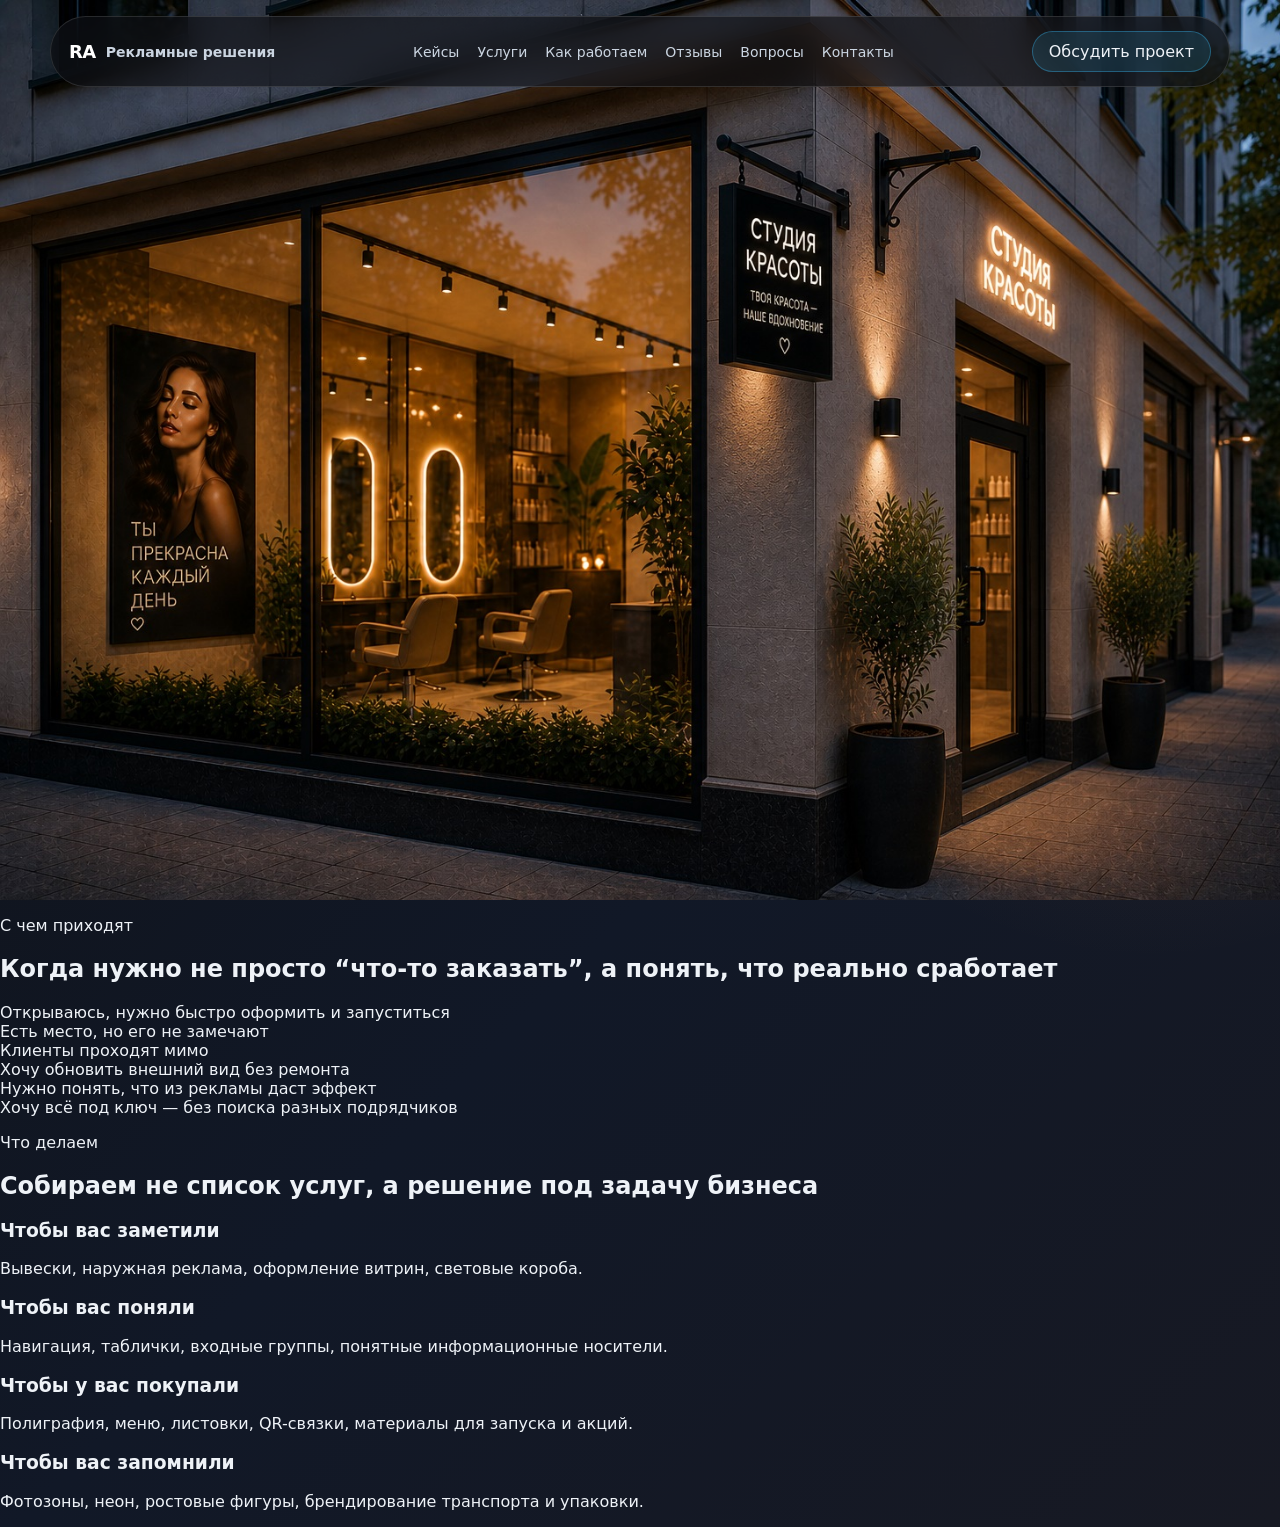
==== index.html @ 98d9893e "Add files via upload" ====
<html lang="ru">
<head>
  <meta charset="UTF-8" />
  <meta name="viewport" content="width=device-width, initial-scale=1.0" />
  <title>РА Рекламные решения</title>
  <link rel="stylesheet" href="css/style.css" />
  <link rel="stylesheet" href="css/cases.css" />
</head>
<body>
  <header class="site-header">
    <a href="#hero" class="logo" aria-label="РА Рекламные решения">
      <span class="logo-mark">RA</span>
      <span class="logo-text">Рекламные решения</span>
    </a>
    <nav class="nav">
      <a href="#cases">Кейсы</a>
      <a href="#services">Услуги</a>
      <a href="#process">Как работаем</a>
      <a href="#reviews">Отзывы</a>
      <a href="#faq">Вопросы</a>
      <a href="#contacts">Контакты</a>
    </nav>
    <a href="#brief" class="header-cta">Обсудить проект</a>
  </header>

  <main>
    <section class="hero" id="hero">
      <div class="hero-content reveal">
        <p class="eyebrow">Рекламно-производственная компания</p>
        <h1>Реклама и оформление, которые работают на <span>привлечение клиентов</span></h1>
        <p class="hero-subtitle">Помогаем понять, что действительно нужно вашему бизнесу — и реализуем это под ключ, без лишних затрат.</p>
        <p class="hero-note">От вывески до полной системы привлечения</p>
        <div class="hero-actions">
          <a href="#quiz" class="btn btn-primary">Разобрать мою задачу</a>
          <a href="#cases" class="btn btn-secondary">Посмотреть кейсы</a>
        </div>
      </div>
    </section>

    <section class="section pain-section reveal">
      <div class="section-head">
        <p class="eyebrow">С чем приходят</p>
        <h2>Когда нужно не просто “что-то заказать”, а понять, что реально сработает</h2>
      </div>
      <div class="pain-grid">
        <article>Открываюсь, нужно быстро оформить и запуститься</article>
        <article>Есть место, но его не замечают</article>
        <article>Клиенты проходят мимо</article>
        <article>Хочу обновить внешний вид без ремонта</article>
        <article>Нужно понять, что из рекламы даст эффект</article>
        <article>Хочу всё под ключ — без поиска разных подрядчиков</article>
      </div>
    </section>

    <section class="section services-section reveal" id="services">
      <div class="section-head">
        <p class="eyebrow">Что делаем</p>
        <h2>Собираем не список услуг, а решение под задачу бизнеса</h2>
      </div>
      <div class="service-grid">
        <article><h3>Чтобы вас заметили</h3><p>Вывески, наружная реклама, оформление витрин, световые короба.</p></article>
        <article><h3>Чтобы вас поняли</h3><p>Навигация, таблички, входные группы, понятные информационные носители.</p></article>
        <article><h3>Чтобы у вас покупали</h3><p>Полиграфия, меню, листовки, QR-связки, материалы для запуска и акций.</p></article>
        <article><h3>Чтобы вас запомнили</h3><p>Фотозоны, неон, ростовые фигуры, брендирование транспорта и упаковки.</p></article>
      </div>
    </section>

</html>
---- css/style.css ----
:root {
    --bg: #0f1115;
    --bg-2: #141821;
    --card: rgba(255, 255, 255, 0.06);
    --card-2: rgba(255, 255, 255, 0.09);
    --text: #eef2f7;
    --muted: #9aa4b2;
    --blue: #38bdf8;
    --violet: #5b5cf6;
    --copper: #d08a45;
    --border: rgba(255, 255, 255, 0.12);
  }
  
  * { box-sizing: border-box; }
  html { scroll-behavior: smooth; }
  body {
    margin: 0;
    font-family: Inter, Manrope, system-ui, -apple-system, BlinkMacSystemFont, "Segoe UI", sans-serif;
    background:
      radial-gradient(circle at 15% 10%, rgba(56, 189, 248, 0.16), transparent 30%),
      radial-gradient(circle at 90% 35%, rgba(208, 138, 69, 0.12), transparent 28%),
      linear-gradient(135deg, #0f1115 0%, #111827 55%, #171923 100%);
    color: var(--text);
  }
  
  a { color: inherit; text-decoration: none; }
  img { max-width: 100%; display: block; }
  
  .site-header {
    position: fixed;
    top: 16px;
    left: 50%;
    transform: translateX(-50%);
    width: min(1180px, calc(100% - 32px));
    z-index: 50;
    display: flex;
    align-items: center;
    justify-content: space-between;
    gap: 20px;
    padding: 14px 18px;
    border: 1px solid var(--border);
    border-radius: 999px;
    background: rgba(15, 17, 21, 0.62);
    backdrop-filter: blur(18px);
  }
  
  .logo { display: flex; align-items: center; gap: 10px; font-weight: 700; }
  .logo-mark {
    font-size: 18px;
    letter-spacing: -0.03em;
    color: #fff;
    transition: all 0.45s ease 0.25s;
  }
  .logo-text { color: #cbd5e1; font-size: 14px; }
  .logo:hover .logo-mark {
    background: linear-gradient(90deg, var(--blue), var(--copper), var(--blue));
    background-size: 220% auto;
    -webkit-background-clip: text;
    -webkit-text-fill-color: transparent;
    animation: logoLight 1.6s linear infinite;
    text-shadow: 0 0 16px rgba(56, 189, 248, 0.18);
  }
  @keyframes logoLight { to { background-position: 220% center; } }
  
  .nav { display: flex; gap: 18px; font-size: 14px; color: #cbd5e1; }
  .nav a:hover { color: var(--blue); }
  .header-cta { padding: 10px 16px; border-radius: 999px; background: rgba(56, 189, 248, 0.13); border: 1px solid rgba(56, 189, 248, 0.35); }
  
  .hero {
    position: relative;
    min-height: 100vh;
    display: flex;
    align-items: center;
    padding: 140px 40px 80px;
    overflow: hidden;
  }
  .hero::before {
    content: "";
    position: absolute;
    inset: 0;
    background:
      url("../images/1-salon-main-after.jpg") left center / cover no-repeat,
      url("../images/2-restaurant-main-after.jpg") center / cover no-repeat,
      url("../images/3-bakery-main-after.jpg") right center / cover no-repeat;
  }
---- css/cases.css ----
.cases-container { display: grid; gap: 42px; }
.case-card {
  border: 1px solid var(--border);
  border-radius: 32px;
  padding: 26px;
  background:
    linear-gradient(145deg, rgba(255,255,255,0.08), rgba(255,255,255,0.035));
  box-shadow: 0 28px 80px rgba(0,0,0,.22);
}
.case-heading { margin-bottom: 22px; }
.case-heading p { color: var(--blue); text-transform: uppercase; letter-spacing: .14em; font-size: 12px; font-weight: 800; }
.case-heading h3 { font-size: clamp(26px, 4vw, 42px); line-height: 1.05; letter-spacing: -.04em; max-width: 900px; }

.before-after {
  position: relative;
  overflow: hidden;
  border-radius: 26px;
  height: 560px;
  background: #111;
  user-select: none;
}
.before-after img { width: 100%; height: 100%; object-fit: cover; }
.after-img { position: absolute; inset: 0; }
.before-layer { position: absolute; inset: 0 auto 0 0; overflow: hidden; z-index: 2; }
.before-img { width: 100%; height: 100%; object-fit: cover; max-width: none; }
.ba-range { position: absolute; inset: 0; width: 100%; height: 100%; opacity: 0; cursor: ew-resize; z-index: 7; }
.ba-line { position: absolute; top: 0; bottom: 0; width: 2px; background: rgba(255,255,255,.78); z-index: 4; transform: translateX(-50%); box-shadow: 0 0 18px rgba(56,189,248,.35); }
.ba-handle { position: absolute; top: 50%; transform: translate(-50%, -50%); z-index: 5; width: 46px; height: 46px; border-radius: 50%; background: rgba(15,17,21,.78); border: 1px solid rgba(255,255,255,.35); display: grid; place-items: center; backdrop-filter: blur(10px); }
.ba-label { position: absolute; top: 18px; z-index: 6; padding: 8px 12px; border-radius: 999px; background: rgba(15,17,21,.7); border: 1px solid rgba(255,255,255,.16); font-size: 13px; font-weight: 800; }
.ba-before { left: 18px; }
.ba-after { right: 18px; }

.case-extra-grid { display: grid; grid-template-columns: 1fr 1fr; gap: 16px; margin-top: 16px; }
.case-placeholder {
  min-height: 220px;
  border-radius: 22px;
  display: flex;
  align-items: center;
  justify-content: center;
  position: relative;
  overflow: hidden;
  border: 1px solid var(--border);
  background:
    radial-gradient(circle at 20% 20%, rgba(56,189,248,.16), transparent 35%),
    radial-gradient(circle at 80% 80%, rgba(208,138,69,.16), transparent 36%),
    linear-gradient(135deg, #0f172a, #1e293b, #2a2f45);
}
.case-placeholder::after { content: ""; position: absolute; inset: 0; opacity: .07; background-image: linear-gradient(45deg, rgba(255,255,255,.15) 1px, transparent 1px); background-size: 12px 12px; }
.placeholder-content { position: relative; z-index: 2; text-align: center; }
.placeholder-title { font-size: 18px; font-weight: 800; background: linear-gradient(90deg, var(--blue), var(--copper)); -webkit-background-clip: text; -webkit-text-fill-color: transparent; }
.placeholder-subtitle { margin-top: 6px; color: var(--muted); }

.case-accordion { display: grid; gap: 10px; margin-top: 20px; }
.case-accordion-item { border: 1px solid var(--border); background: rgba(255,255,255,.045); border-radius: 18px; padding: 16px 18px; }
.case-accordion-item summary { cursor: pointer; font-weight: 800; }
.case-accordion-item p { color: var(--muted); margin: 12px 0 0; line-height: 1.6; }

@media (max-width: 760px) {
  .case-card { padding: 16px; border-radius: 24px; }
  .before-after { height: 360px; border-radius: 20px; }
  .case-extra-grid { grid-template-columns: 1fr; }
}
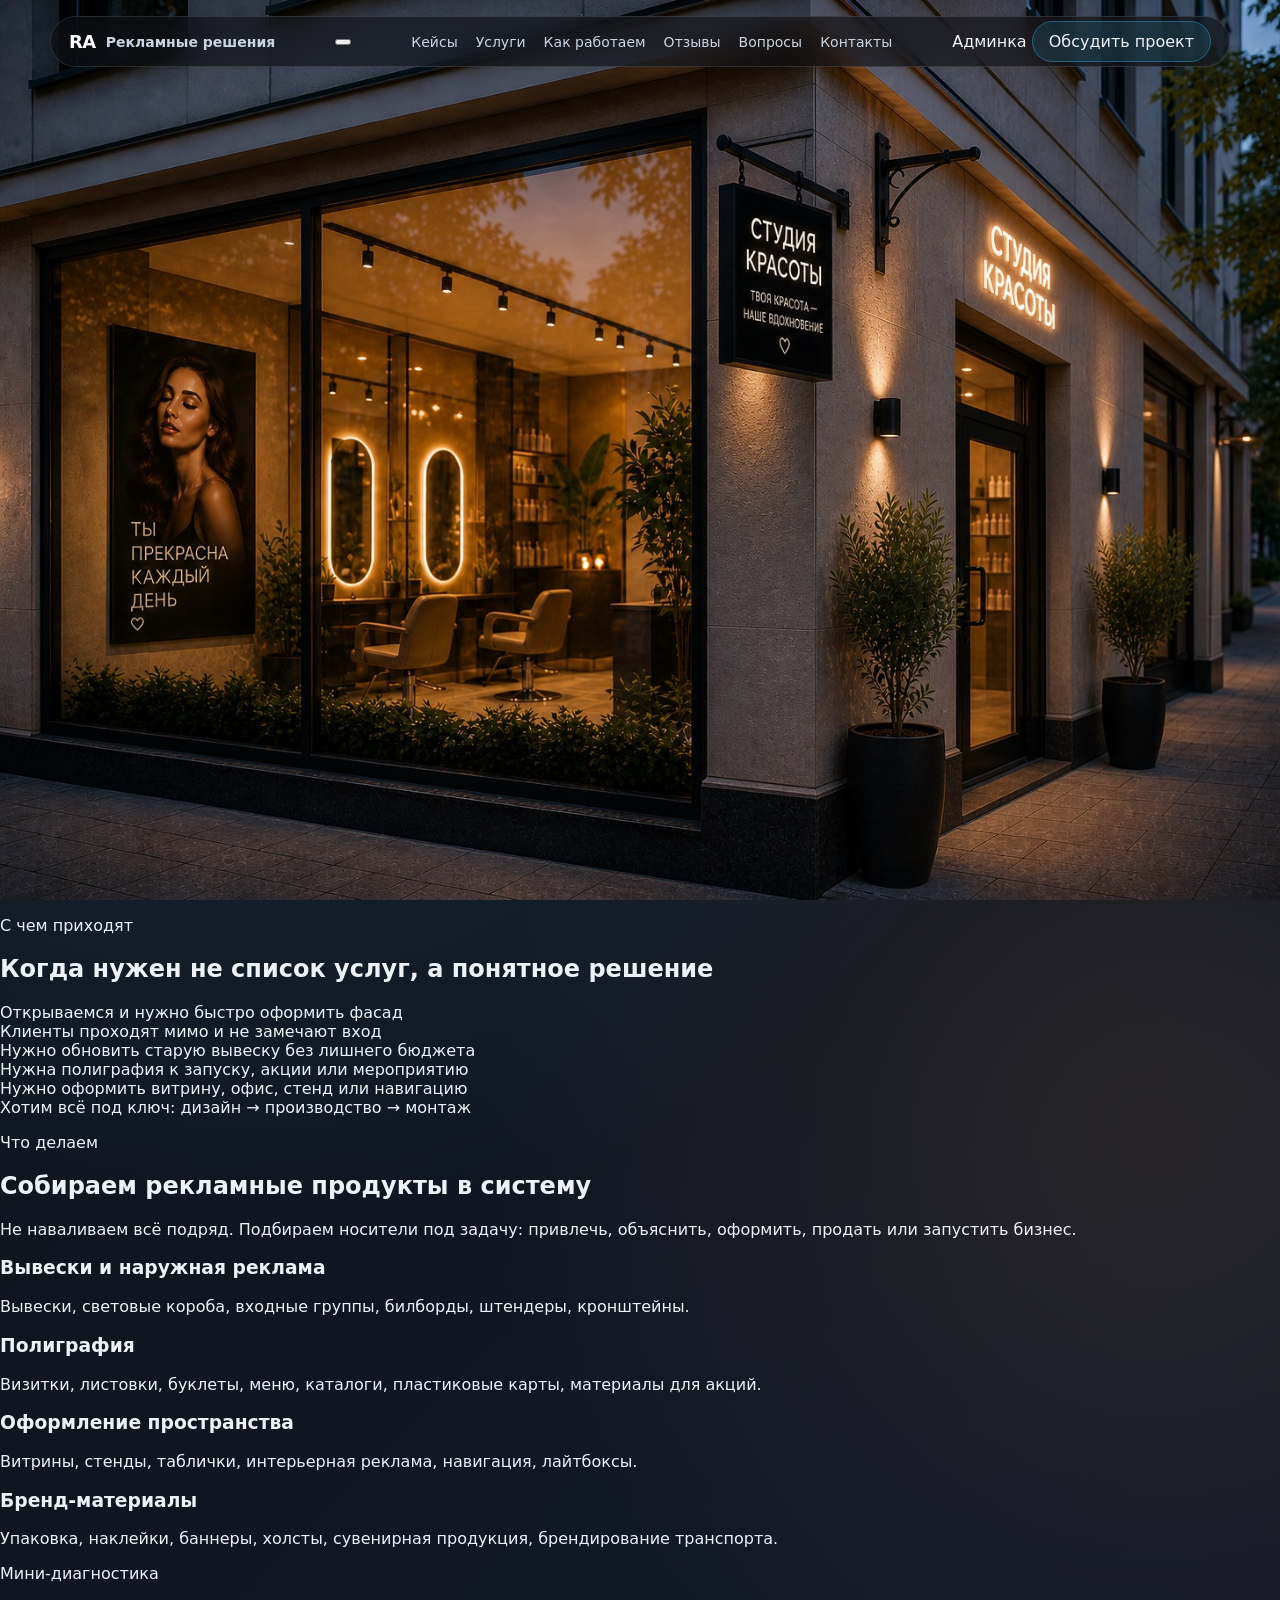
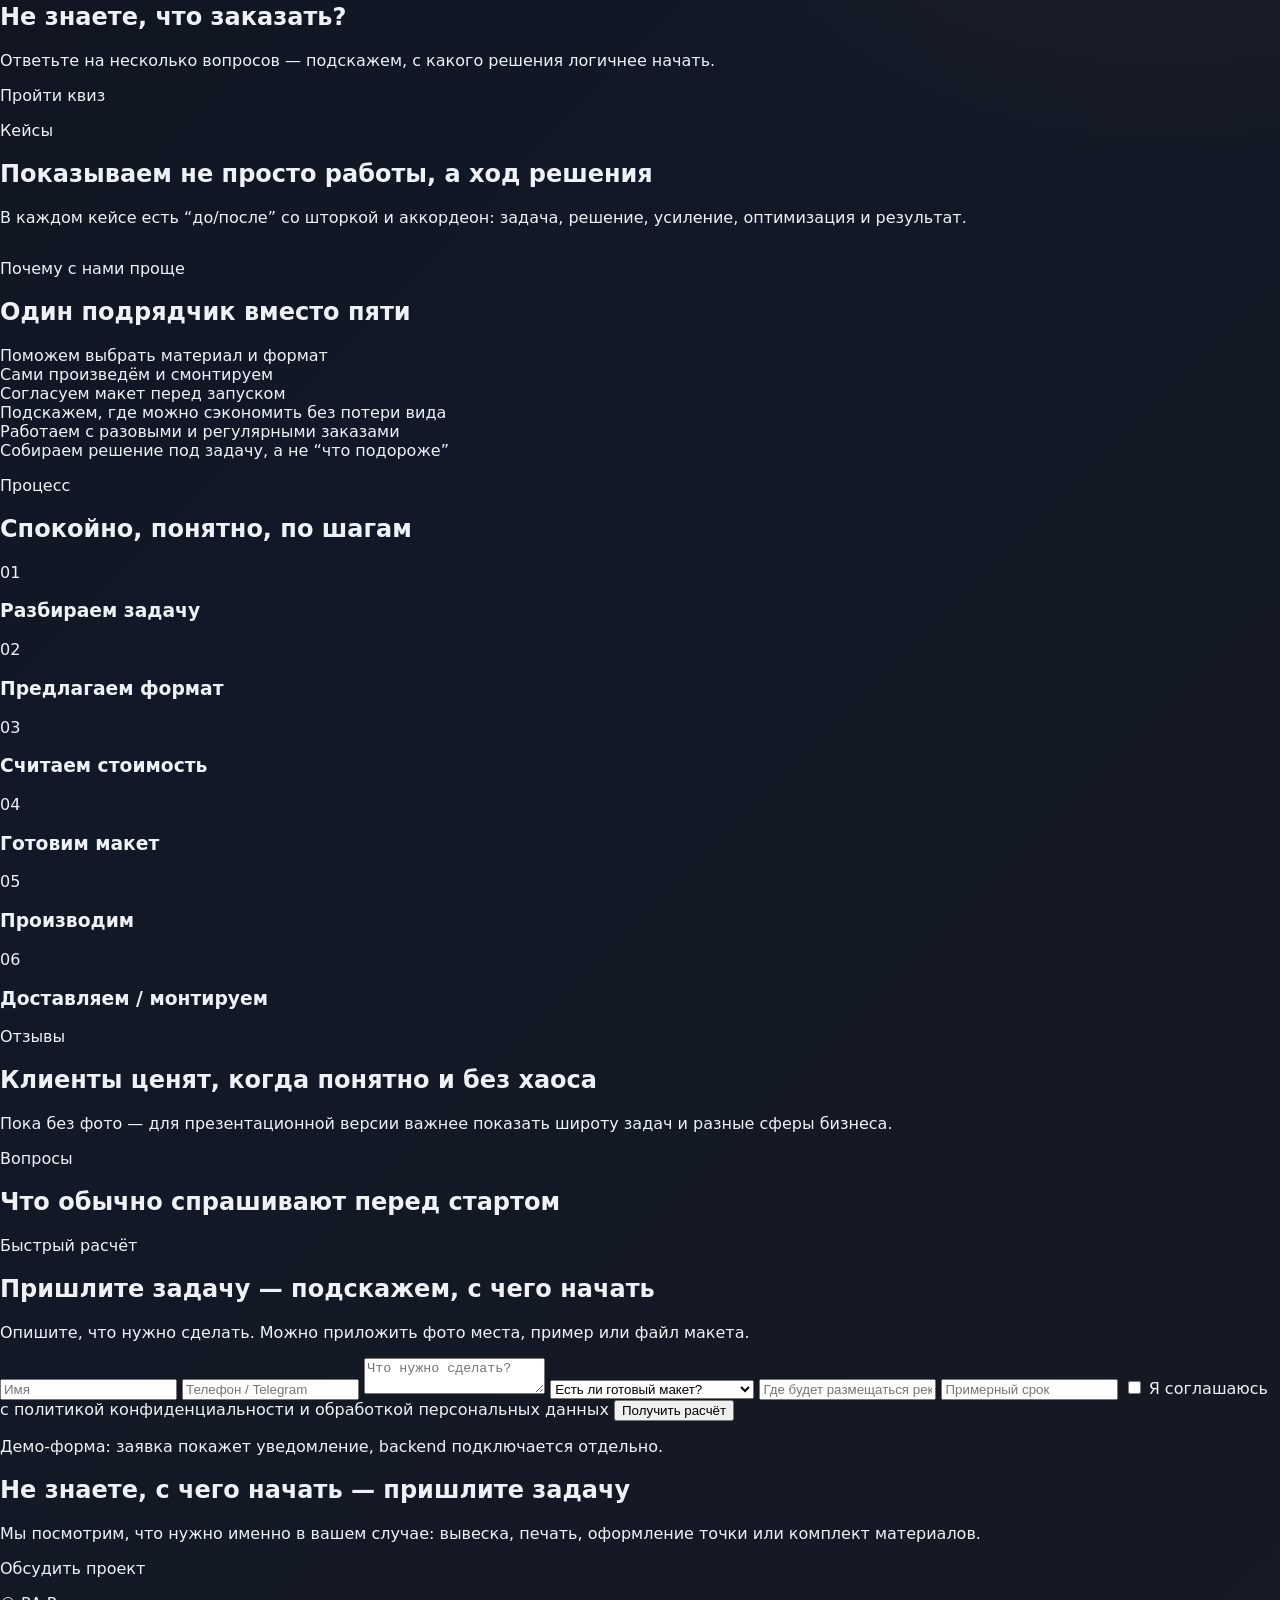
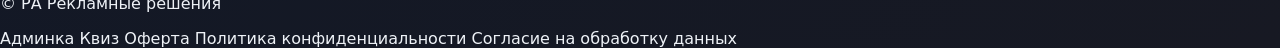
==== commit 59eb6879: "Add files via upload" ====
--- a/index.html
+++ b/index.html
@@ -1,18 +1,28 @@
+<!DOCTYPE html>
 <html lang="ru">
 <head>
   <meta charset="UTF-8" />
   <meta name="viewport" content="width=device-width, initial-scale=1.0" />
-  <title>РА Рекламные решения</title>
+  <title>РА Рекламные решения — реклама, которая приводит к результату</title>
+  <meta name="description" content="Дизайн, производство и монтаж рекламных решений под ключ: вывески, полиграфия, оформление пространств, бренд-материалы и наружная реклама." />
+
   <link rel="stylesheet" href="css/style.css" />
   <link rel="stylesheet" href="css/cases.css" />
 </head>
 <body>
   <header class="site-header">
-    <a href="#hero" class="logo" aria-label="РА Рекламные решения">
+    <a class="logo" href="#hero" aria-label="РА Рекламные решения">
       <span class="logo-mark">RA</span>
       <span class="logo-text">Рекламные решения</span>
     </a>
-    <nav class="nav">
+
+    <button class="burger" type="button" aria-label="Открыть меню" aria-expanded="false">
+      <span></span>
+      <span></span>
+      <span></span>
+    </button>
+
+    <nav class="nav" aria-label="Основная навигация">
       <a href="#cases">Кейсы</a>
       <a href="#services">Услуги</a>
       <a href="#process">Как работаем</a>
@@ -20,18 +30,30 @@
       <a href="#faq">Вопросы</a>
       <a href="#contacts">Контакты</a>
     </nav>
-    <a href="#brief" class="header-cta">Обсудить проект</a>
+
+    <div class="header-actions">
+      <a class="header-admin" href="admin.html">Админка</a>
+      <a class="header-cta" href="#brief">Обсудить проект</a>
+    </div>
   </header>
 
   <main>
     <section class="hero" id="hero">
       <div class="hero-content reveal">
-        <p class="eyebrow">Рекламно-производственная компания</p>
-        <h1>Реклама и оформление, которые работают на <span>привлечение клиентов</span></h1>
-        <p class="hero-subtitle">Помогаем понять, что действительно нужно вашему бизнесу — и реализуем это под ключ, без лишних затрат.</p>
-        <p class="hero-note">От вывески до полной системы привлечения</p>
+        <p class="eyebrow">Дизайн • производство • монтаж</p>
+        <h1>
+          Реклама, которая не просто видна —
+          <span>она приводит к результату</span>
+        </h1>
+        <p class="hero-subtitle">
+          Помогаем бизнесу стать заметнее, понятнее и увереннее продавать:
+          от вывески и полиграфии до полной системы привлечения клиентов.
+        </p>
+        <p class="hero-note">
+          Разберём задачу, уберём лишнее и предложим решение, которое работает именно в вашей ситуации.
+        </p>
         <div class="hero-actions">
-          <a href="#quiz" class="btn btn-primary">Разобрать мою задачу</a>
+          <a href="quiz.html" class="btn btn-primary">Разобрать мою задачу</a>
           <a href="#cases" class="btn btn-secondary">Посмотреть кейсы</a>
         </div>
       </div>
@@ -40,29 +62,183 @@
     <section class="section pain-section reveal">
       <div class="section-head">
         <p class="eyebrow">С чем приходят</p>
-        <h2>Когда нужно не просто “что-то заказать”, а понять, что реально сработает</h2>
-      </div>
+        <h2>Когда нужен не список услуг, а понятное решение</h2>
+      </div>
+
       <div class="pain-grid">
-        <article>Открываюсь, нужно быстро оформить и запуститься</article>
-        <article>Есть место, но его не замечают</article>
-        <article>Клиенты проходят мимо</article>
-        <article>Хочу обновить внешний вид без ремонта</article>
-        <article>Нужно понять, что из рекламы даст эффект</article>
-        <article>Хочу всё под ключ — без поиска разных подрядчиков</article>
+        <article>Открываемся и нужно быстро оформить фасад</article>
+        <article>Клиенты проходят мимо и не замечают вход</article>
+        <article>Нужно обновить старую вывеску без лишнего бюджета</article>
+        <article>Нужна полиграфия к запуску, акции или мероприятию</article>
+        <article>Нужно оформить витрину, офис, стенд или навигацию</article>
+        <article>Хотим всё под ключ: дизайн → производство → монтаж</article>
       </div>
     </section>
 
     <section class="section services-section reveal" id="services">
       <div class="section-head">
         <p class="eyebrow">Что делаем</p>
-        <h2>Собираем не список услуг, а решение под задачу бизнеса</h2>
-      </div>
+        <h2>Собираем рекламные продукты в систему</h2>
+        <p>
+          Не наваливаем всё подряд. Подбираем носители под задачу:
+          привлечь, объяснить, оформить, продать или запустить бизнес.
+        </p>
+      </div>
+
       <div class="service-grid">
-        <article><h3>Чтобы вас заметили</h3><p>Вывески, наружная реклама, оформление витрин, световые короба.</p></article>
-        <article><h3>Чтобы вас поняли</h3><p>Навигация, таблички, входные группы, понятные информационные носители.</p></article>
-        <article><h3>Чтобы у вас покупали</h3><p>Полиграфия, меню, листовки, QR-связки, материалы для запуска и акций.</p></article>
-        <article><h3>Чтобы вас запомнили</h3><p>Фотозоны, неон, ростовые фигуры, брендирование транспорта и упаковки.</p></article>
-      </div>
-    </section>
-
-</html>+        <article>
+          <h3>Вывески и наружная реклама</h3>
+          <p>Вывески, световые короба, входные группы, билборды, штендеры, кронштейны.</p>
+        </article>
+        <article>
+          <h3>Полиграфия</h3>
+          <p>Визитки, листовки, буклеты, меню, каталоги, пластиковые карты, материалы для акций.</p>
+        </article>
+        <article>
+          <h3>Оформление пространства</h3>
+          <p>Витрины, стенды, таблички, интерьерная реклама, навигация, лайтбоксы.</p>
+        </article>
+        <article>
+          <h3>Бренд-материалы</h3>
+          <p>Упаковка, наклейки, баннеры, холсты, сувенирная продукция, брендирование транспорта.</p>
+        </article>
+      </div>
+    </section>
+
+    <section class="section quiz-preview reveal" id="quiz">
+      <div>
+        <p class="eyebrow">Мини-диагностика</p>
+        <h2>Не знаете, что заказать?</h2>
+        <p>
+          Ответьте на несколько вопросов — подскажем, с какого решения логичнее начать.
+        </p>
+      </div>
+      <a class="btn btn-primary" href="quiz.html">Пройти квиз</a>
+    </section>
+
+    <section class="section cases-section" id="cases">
+      <div class="section-head reveal">
+        <p class="eyebrow">Кейсы</p>
+        <h2>Показываем не просто работы, а ход решения</h2>
+        <p>
+          В каждом кейсе есть “до/после” со шторкой и аккордеон:
+          задача, решение, усиление, оптимизация и результат.
+        </p>
+      </div>
+
+      <div id="cases-container" class="cases-container"></div>
+    </section>
+
+    <section class="section why-section reveal">
+      <div class="section-head">
+        <p class="eyebrow">Почему с нами проще</p>
+        <h2>Один подрядчик вместо пяти</h2>
+      </div>
+
+      <div class="why-grid">
+        <article>Поможем выбрать материал и формат</article>
+        <article>Сами произведём и смонтируем</article>
+        <article>Согласуем макет перед запуском</article>
+        <article>Подскажем, где можно сэкономить без потери вида</article>
+        <article>Работаем с разовыми и регулярными заказами</article>
+        <article>Собираем решение под задачу, а не “что подороже”</article>
+      </div>
+    </section>
+
+    <section class="section process-section reveal" id="process">
+      <div class="section-head">
+        <p class="eyebrow">Процесс</p>
+        <h2>Спокойно, понятно, по шагам</h2>
+      </div>
+
+      <div class="process-grid">
+        <article><span>01</span><h3>Разбираем задачу</h3></article>
+        <article><span>02</span><h3>Предлагаем формат</h3></article>
+        <article><span>03</span><h3>Считаем стоимость</h3></article>
+        <article><span>04</span><h3>Готовим макет</h3></article>
+        <article><span>05</span><h3>Производим</h3></article>
+        <article><span>06</span><h3>Доставляем / монтируем</h3></article>
+      </div>
+    </section>
+
+    <section class="section reviews-section reveal" id="reviews">
+      <div class="section-head">
+        <p class="eyebrow">Отзывы</p>
+        <h2>Клиенты ценят, когда понятно и без хаоса</h2>
+        <p>Пока без фото — для презентационной версии важнее показать широту задач и разные сферы бизнеса.</p>
+      </div>
+      <div id="reviews-container" class="reviews-grid"></div>
+    </section>
+
+    <section class="section faq-section reveal" id="faq">
+      <div class="section-head">
+        <p class="eyebrow">Вопросы</p>
+        <h2>Что обычно спрашивают перед стартом</h2>
+      </div>
+      <div id="faq-container" class="faq-list"></div>
+    </section>
+
+    <section class="section brief-section reveal" id="brief">
+      <div class="brief-card">
+        <div>
+          <p class="eyebrow">Быстрый расчёт</p>
+          <h2>Пришлите задачу — подскажем, с чего начать</h2>
+          <p>
+            Опишите, что нужно сделать. Можно приложить фото места, пример или файл макета.
+          </p>
+        </div>
+
+        <form class="brief-form" id="brief-form">
+          <input type="text" name="name" placeholder="Имя" required />
+          <input type="text" name="contact" placeholder="Телефон / Telegram" required />
+          <textarea name="task" placeholder="Что нужно сделать?" required></textarea>
+          <select name="layout">
+            <option value="">Есть ли готовый макет?</option>
+            <option>Да, есть</option>
+            <option>Нет, нужен дизайн</option>
+            <option>Есть идея, нужно доработать</option>
+          </select>
+          <input type="text" name="place" placeholder="Где будет размещаться реклама?" />
+          <input type="text" name="deadline" placeholder="Примерный срок" />
+
+          <label class="consent-check">
+            <input type="checkbox" required />
+            <span>
+              Я соглашаюсь с <a href="privacy.html">политикой конфиденциальности</a>
+              и <a href="consent.html">обработкой персональных данных</a>
+            </span>
+          </label>
+
+          <button type="submit" class="btn btn-primary">Получить расчёт</button>
+          <p class="form-note" id="form-note">
+            Демо-форма: заявка покажет уведомление, backend подключается отдельно.
+          </p>
+        </form>
+      </div>
+    </section>
+
+    <section class="final-section reveal" id="contacts">
+      <h2>Не знаете, с чего начать — пришлите задачу</h2>
+      <p>
+        Мы посмотрим, что нужно именно в вашем случае:
+        вывеска, печать, оформление точки или комплект материалов.
+      </p>
+      <a href="#brief" class="btn btn-primary">Обсудить проект</a>
+    </section>
+  </main>
+
+  <footer class="site-footer">
+    <p>© РА Рекламные решения</p>
+    <div class="footer-links">
+      <a href="admin.html">Админка</a>
+      <a href="quiz.html">Квиз</a>
+      <a href="offer.html">Оферта</a>
+      <a href="privacy.html">Политика конфиденциальности</a>
+      <a href="consent.html">Согласие на обработку данных</a>
+    </div>
+  </footer>
+
+  <script type="module" src="js/cases.js"></script>
+  <script type="module" src="js/main.js"></script>
+</body>
+</html>
